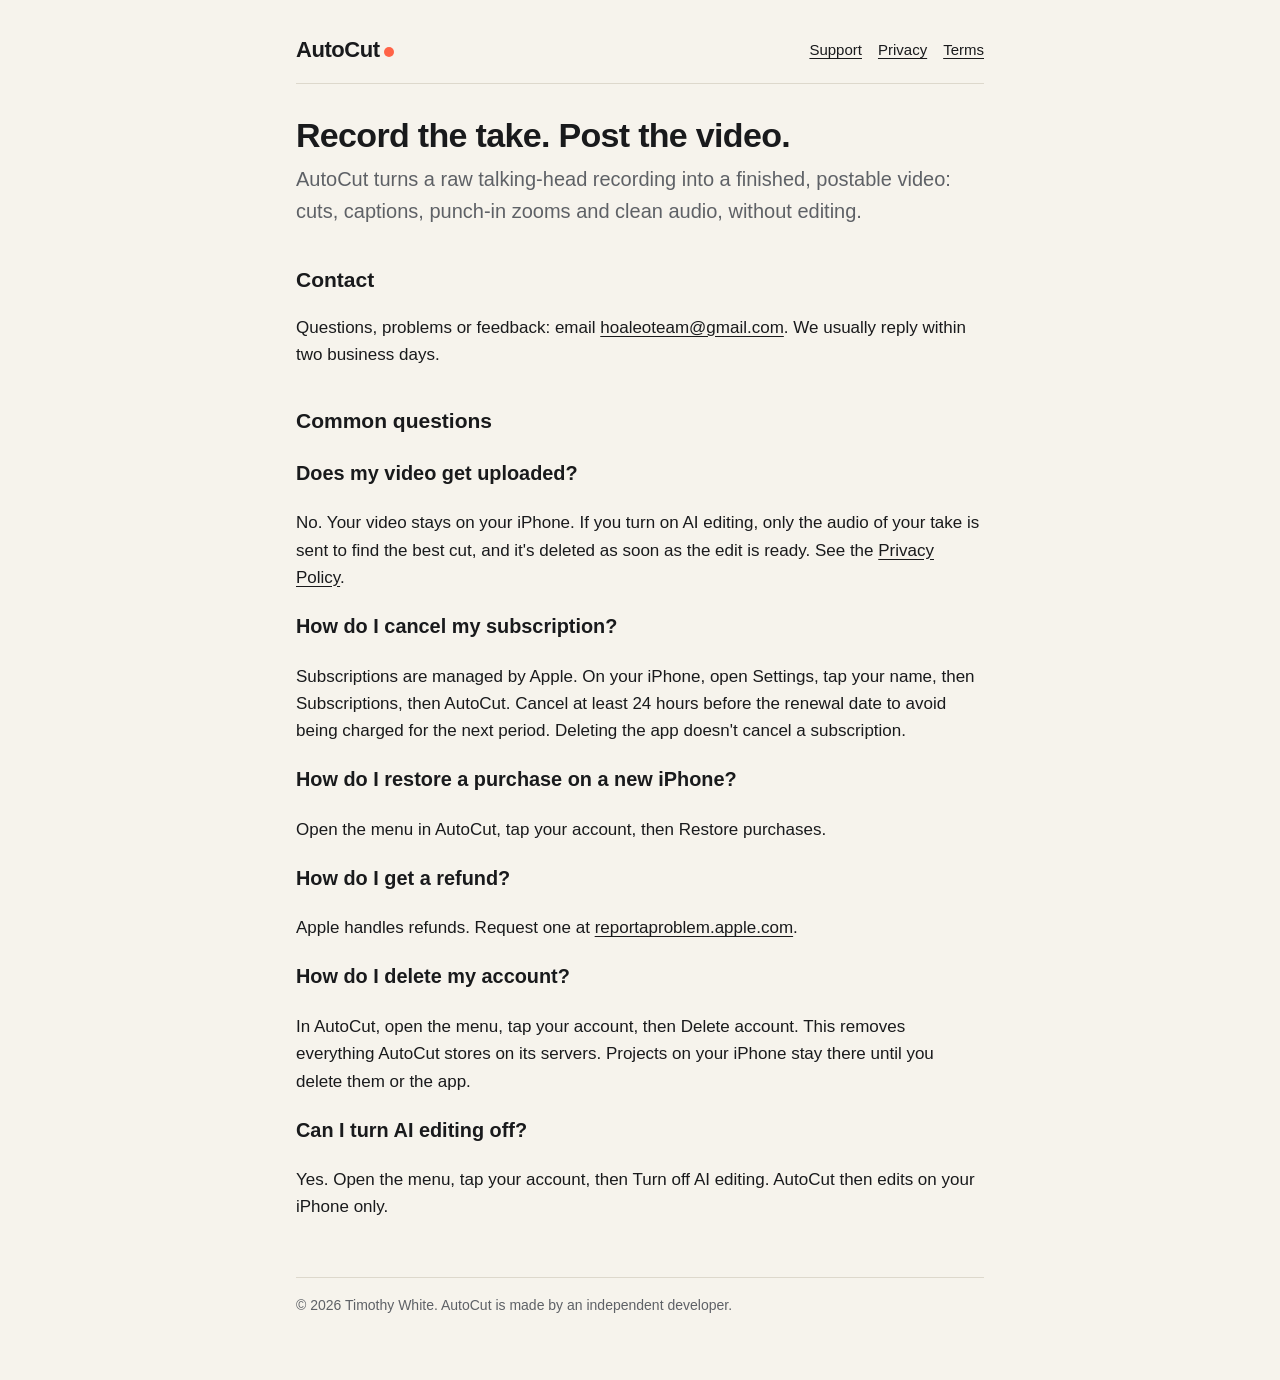
==== index.html @ c9849ebd "AutoCut support, privacy policy and terms" ====
<!doctype html>
<html lang="en">
<head>
<meta charset="utf-8">
<meta name="viewport" content="width=device-width, initial-scale=1">
<title>AutoCut Support</title>
<meta name="description" content="Help and contact for AutoCut, the iPhone app that turns a raw talking-head take into a finished video.">
<link rel="stylesheet" href="style.css">
</head>
<body>
<main>
<header>
  <a class="wordmark" href="./">AutoCut<span></span></a>
  <nav><a href="./">Support</a><a href="privacy.html">Privacy</a><a href="terms.html">Terms</a></nav>
</header>

<h1>Record the take. Post the video.</h1>
<p class="tagline">AutoCut turns a raw talking-head recording into a finished, postable video: cuts, captions, punch-in zooms and clean audio, without editing.</p>

<h2>Contact</h2>
<p>Questions, problems or feedback: email <a href="mailto:hoaleoteam@gmail.com">hoaleoteam@gmail.com</a>. We usually reply within two business days.</p>

<h2>Common questions</h2>

<h3>Does my video get uploaded?</h3>
<p>No. Your video stays on your iPhone. If you turn on AI editing, only the audio of your take is sent to find the best cut, and it's deleted as soon as the edit is ready. See the <a href="privacy.html">Privacy Policy</a>.</p>

<h3>How do I cancel my subscription?</h3>
<p>Subscriptions are managed by Apple. On your iPhone, open Settings, tap your name, then Subscriptions, then AutoCut. Cancel at least 24 hours before the renewal date to avoid being charged for the next period. Deleting the app doesn't cancel a subscription.</p>

<h3>How do I restore a purchase on a new iPhone?</h3>
<p>Open the menu in AutoCut, tap your account, then Restore purchases.</p>

<h3>How do I get a refund?</h3>
<p>Apple handles refunds. Request one at <a href="https://reportaproblem.apple.com">reportaproblem.apple.com</a>.</p>

<h3>How do I delete my account?</h3>
<p>In AutoCut, open the menu, tap your account, then Delete account. This removes everything AutoCut stores on its servers. Projects on your iPhone stay there until you delete them or the app.</p>

<h3>Can I turn AI editing off?</h3>
<p>Yes. Open the menu, tap your account, then Turn off AI editing. AutoCut then edits on your iPhone only.</p>

<footer>© 2026 Timothy White. AutoCut is made by an independent developer.</footer>
</main>
</body>
</html>
---- style.css ----
:root {
  --paper: #F6F3EC;
  --ink: #191A1C;
  --coral: #FF6347;
  --graphite: #5E6166;
  --rule: #DDD8CC;
  --bg: var(--paper);
  --text: var(--ink);
}
@media (prefers-color-scheme: dark) {
  :root {
    --bg: #191A1C;
    --text: #F6F3EC;
    --graphite: #A9ADB2;
    --rule: #33353A;
  }
}
* { box-sizing: border-box; }
html { -webkit-text-size-adjust: 100%; }
body {
  margin: 0;
  background: var(--bg);
  color: var(--text);
  font: 17px/1.6 -apple-system, BlinkMacSystemFont, "SF Pro Text", "Helvetica Neue", Arial, sans-serif;
}
main { max-width: 720px; margin: 0 auto; padding: 32px 16px 64px; }
header { display: flex; align-items: center; justify-content: space-between; gap: 12px; flex-wrap: wrap;
  padding-bottom: 16px; border-bottom: 1px solid var(--rule); margin-bottom: 32px; }
.wordmark { font-weight: 800; font-size: 22px; letter-spacing: -0.02em; color: var(--text); text-decoration: none; }
.wordmark span { display: inline-block; width: 10px; height: 10px; border-radius: 50%; background: var(--coral); margin-left: 4px; }
nav a { color: var(--text); margin-left: 16px; font-size: 15px; }
nav a:first-child { margin-left: 0; }
h1 { font-size: 34px; line-height: 1.15; letter-spacing: -0.02em; margin: 0 0 8px; }
h2 { font-size: 21px; margin: 36px 0 8px; }
.meta { color: var(--graphite); font-size: 15px; margin: 0 0 24px; }
.tagline { font-size: 20px; color: var(--graphite); margin-top: 0; }
a { color: inherit; text-underline-offset: 3px; }
ul { padding-left: 22px; }
li { margin: 6px 0; }
.callout { border-left: 4px solid var(--coral); padding: 4px 0 4px 16px; margin: 24px 0; }
footer { margin-top: 56px; padding-top: 16px; border-top: 1px solid var(--rule); color: var(--graphite); font-size: 14px; }
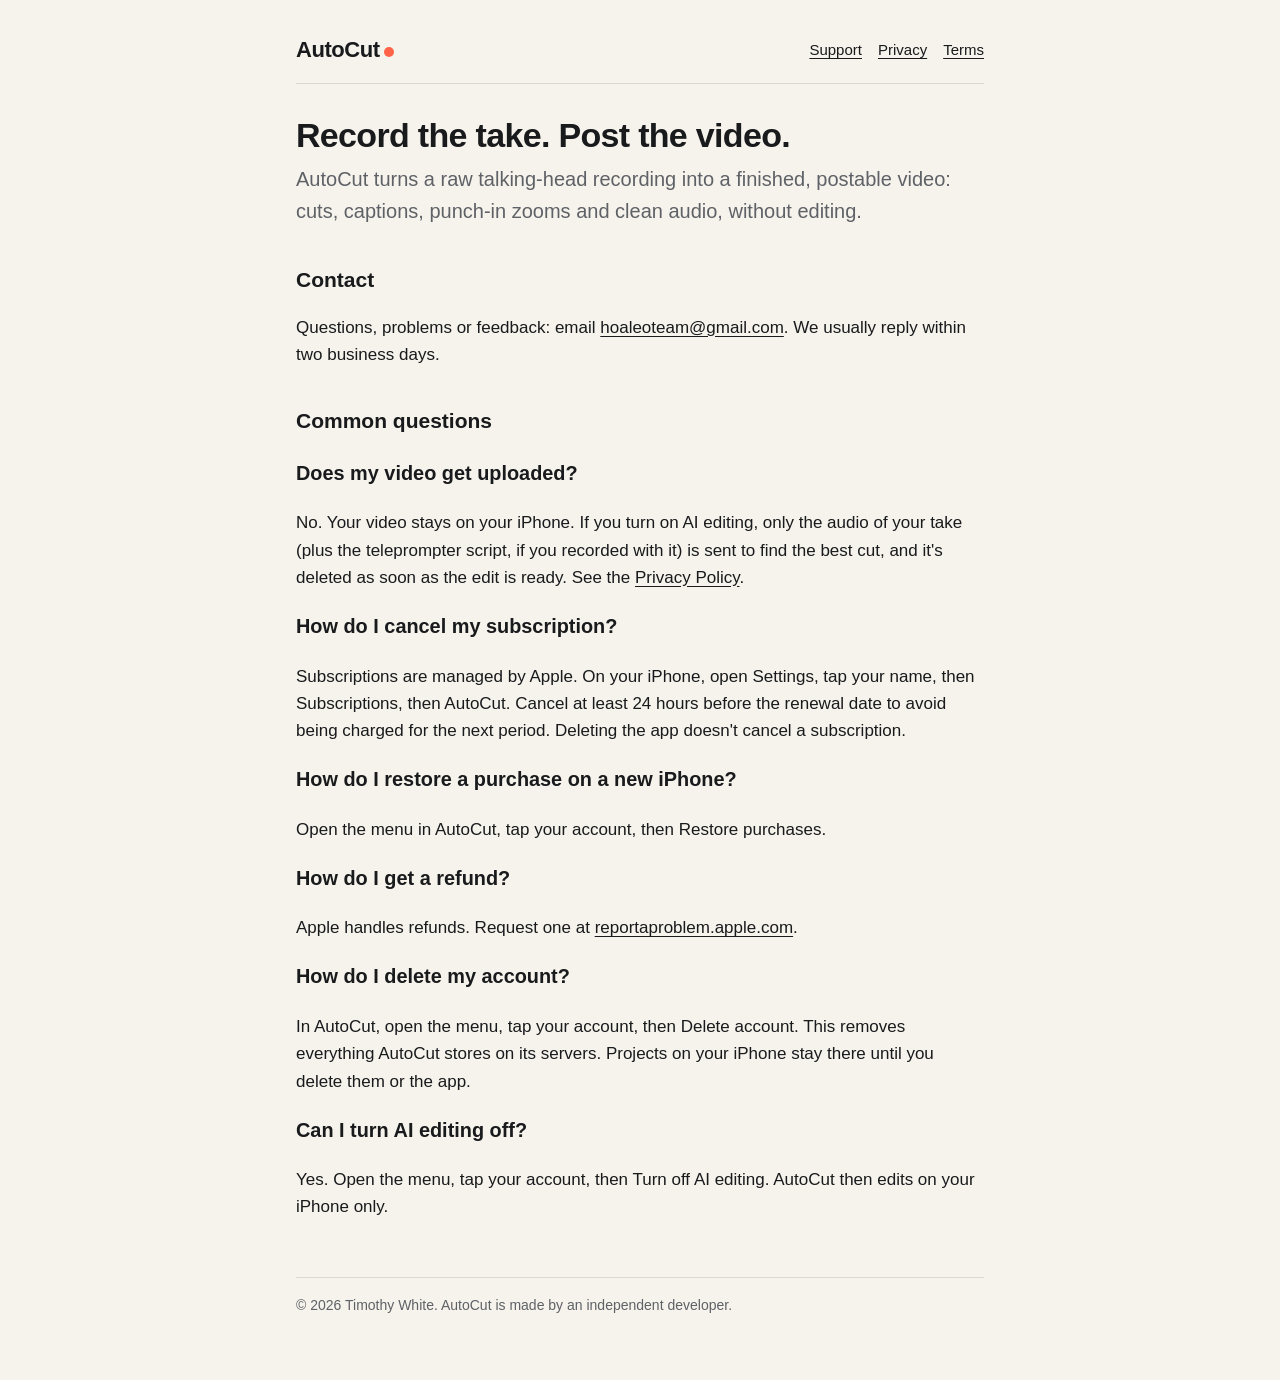
==== commit bc2cf32e: "Privacy policy: teleprompter scripts sent with AI editing, deleted with the audio Co-Authored-By: Cl" ====
--- a/index.html
+++ b/index.html
@@ -23,7 +23,7 @@
 <h2>Common questions</h2>
 
 <h3>Does my video get uploaded?</h3>
-<p>No. Your video stays on your iPhone. If you turn on AI editing, only the audio of your take is sent to find the best cut, and it's deleted as soon as the edit is ready. See the <a href="privacy.html">Privacy Policy</a>.</p>
+<p>No. Your video stays on your iPhone. If you turn on AI editing, only the audio of your take (plus the teleprompter script, if you recorded with it) is sent to find the best cut, and it's deleted as soon as the edit is ready. See the <a href="privacy.html">Privacy Policy</a>.</p>
 
 <h3>How do I cancel my subscription?</h3>
 <p>Subscriptions are managed by Apple. On your iPhone, open Settings, tap your name, then Subscriptions, then AutoCut. Cancel at least 24 hours before the renewal date to avoid being charged for the next period. Deleting the app doesn't cancel a subscription.</p>
